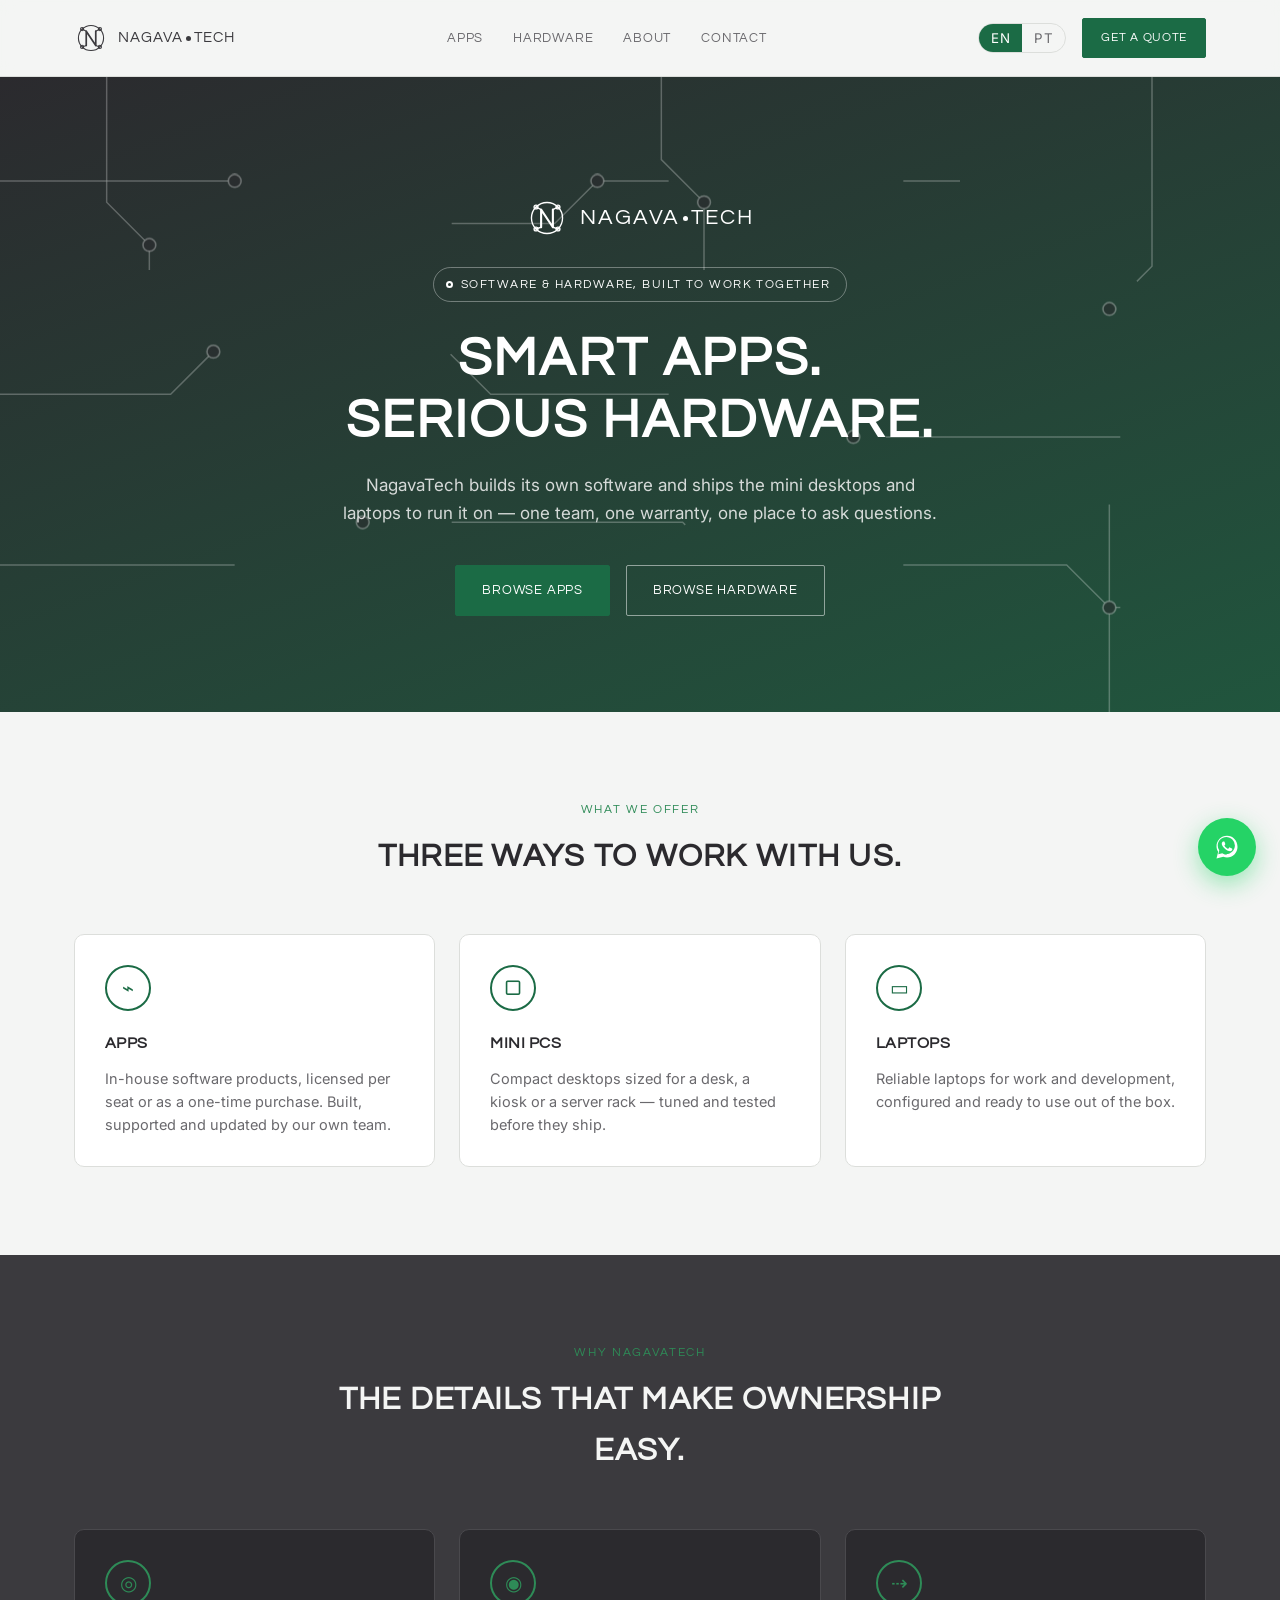
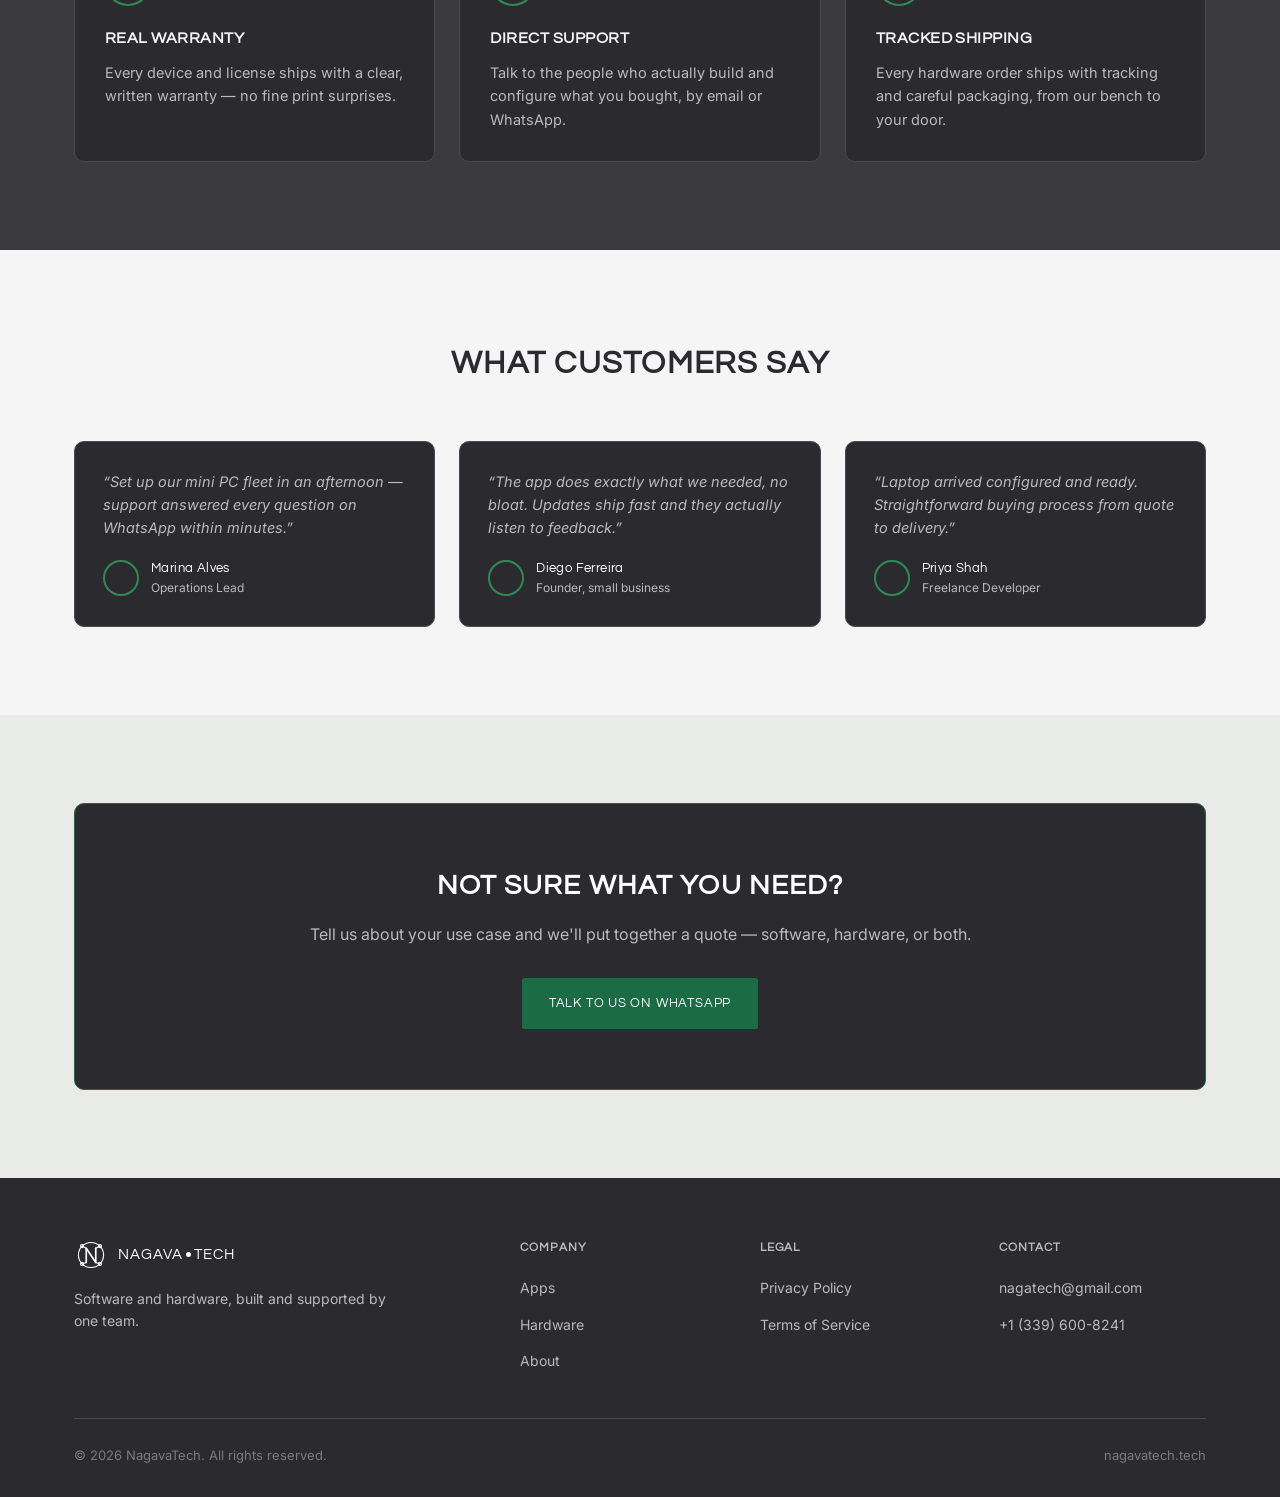
==== index.html @ da206694 "Initial NagavaTech site: static PCB-themed landing, catalog, i18n Full static site (no build step): " ====
<!DOCTYPE html>
<html lang="en">
<head>
<meta charset="UTF-8">
<meta name="viewport" content="width=device-width, initial-scale=1.0">
<title>NagavaTech — Apps &amp; Hardware</title>
<meta name="description" content="NagavaTech builds its own software and ships the mini desktops and laptops to run it on. Apps, mini PCs and laptops with real warranty and direct support.">
<link rel="canonical" href="https://nagavatech.tech/">
<meta property="og:type" content="website">
<meta property="og:site_name" content="NagavaTech">
<meta property="og:title" content="NagavaTech — Apps & Hardware">
<meta property="og:description" content="Smart apps and serious hardware, built and supported by one team.">
<meta property="og:url" content="https://nagavatech.tech/">
<meta property="og:image" content="https://nagavatech.tech/assets/img/og-image.svg">
<meta name="twitter:card" content="summary_large_image">
<link rel="icon" type="image/svg+xml" href="/assets/img/favicon.svg">
<link rel="preconnect" href="https://fonts.googleapis.com">
<link rel="preconnect" href="https://fonts.gstatic.com" crossorigin>
<link href="https://fonts.googleapis.com/css2?family=Questrial&family=Inter:wght@400;500;600;700&display=swap" rel="stylesheet">
<link rel="stylesheet" href="/css/style.css">
<script type="application/ld+json">
{
  "@context": "https://schema.org",
  "@type": "Organization",
  "name": "NagavaTech",
  "url": "https://nagavatech.tech",
  "logo": "https://nagavatech.tech/assets/img/logo.svg",
  "email": "nagatech@gmail.com",
  "sameAs": []
}
</script>
</head>
<body>

<header class="site-header">
  <div class="container">
    <a href="/" class="logo">
      <svg class="logo-mark" viewBox="0 0 100 100" fill="none" stroke="currentColor" stroke-linecap="round" stroke-linejoin="round" aria-hidden="true">
        <circle cx="50" cy="50" r="37" stroke-width="3.2"/>
        <circle cx="76.16" cy="23.84" r="4.6" stroke-width="3.2"/>
        <circle cx="76.16" cy="76.16" r="4.6" stroke-width="3.2"/>
        <circle cx="23.84" cy="76.16" r="4.6" stroke-width="3.2"/>
        <circle cx="23.84" cy="23.84" r="4.6" stroke-width="3.2"/>
        <path d="M36,72 L36,30 L64,72 L64,30" stroke-width="5"/>
        <path d="M36,30 L23.84,23.84 M64,30 L76.16,23.84 M36,72 L23.84,76.16 M64,72 L76.16,76.16" stroke-width="3.2"/>
      </svg>
      <span class="logo-text">NAGAVA<span class="logo-dot"></span>TECH</span>
    </a>
    <nav class="nav-links">
      <a href="/apps.html" data-i18n="nav.apps">Apps</a>
      <a href="/hardware.html" data-i18n="nav.hardware">Hardware</a>
      <a href="/about.html" data-i18n="nav.about">About</a>
      <a href="/contact.html" data-i18n="nav.contact">Contact</a>
    </nav>
    <div class="nav-actions">
      <div class="lang-toggle">
        <button type="button" data-lang="en" class="active">EN</button>
        <button type="button" data-lang="pt">PT</button>
      </div>
      <a href="/contact.html" class="btn btn-primary btn-sm" data-i18n="nav.cta">Get a quote</a>
      <button class="nav-toggle" type="button" aria-label="Menu">☰</button>
    </div>
  </div>
</header>

<main>

  <section class="hero">
    <svg class="circuit-bg" viewBox="0 0 1200 640" preserveAspectRatio="xMidYMid slice" aria-hidden="true">
      <g class="trace" stroke="rgba(244,245,244,0.5)">
        <path d="M0,120 H220 L260,160 H520 L560,120 H900" style="animation-delay:.1s"/>
        <path d="M0,320 H160 L200,280 H420 L460,320 H760 L800,360 H1200" style="animation-delay:.3s"/>
        <path d="M0,480 H300 L340,440 H640 L680,480 H1000 L1040,520 H1200" style="animation-delay:.5s"/>
        <path d="M100,0 V140 L140,180 V420" style="animation-delay:.2s"/>
        <path d="M1080,0 V200 L1040,240 V640" style="animation-delay:.4s"/>
        <path d="M620,0 V100 L660,140 V260" style="animation-delay:.6s"/>
      </g>
      <g class="node" fill="#2b2a2e">
        <circle cx="220" cy="120" r="6" style="animation-delay:.9s"/>
        <circle cx="560" cy="120" r="6" style="animation-delay:1.1s"/>
        <circle cx="200" cy="280" r="6" style="animation-delay:1.2s"/>
        <circle cx="800" cy="360" r="6" style="animation-delay:1.3s"/>
        <circle cx="340" cy="440" r="6" style="animation-delay:1.4s"/>
        <circle cx="1040" cy="520" r="6" style="animation-delay:1.5s"/>
        <circle cx="140" cy="180" r="6" style="animation-delay:1s"/>
        <circle cx="1040" cy="240" r="6" style="animation-delay:1.2s"/>
        <circle cx="660" cy="140" r="6" style="animation-delay:1.3s"/>
      </g>
    </svg>
    <div class="container hero-inner">
      <div class="hero-brand">
        <svg class="logo-mark" viewBox="0 0 100 100" fill="none" stroke="currentColor" stroke-linecap="round" stroke-linejoin="round" aria-hidden="true">
          <circle cx="50" cy="50" r="37" stroke-width="3.2"/>
          <circle cx="76.16" cy="23.84" r="4.6" stroke-width="3.2"/>
          <circle cx="76.16" cy="76.16" r="4.6" stroke-width="3.2"/>
          <circle cx="23.84" cy="76.16" r="4.6" stroke-width="3.2"/>
          <circle cx="23.84" cy="23.84" r="4.6" stroke-width="3.2"/>
          <path d="M36,72 L36,30 L64,72 L64,30" stroke-width="5"/>
          <path d="M36,30 L23.84,23.84 M64,30 L76.16,23.84 M36,72 L23.84,76.16 M64,72 L76.16,76.16" stroke-width="3.2"/>
        </svg>
        <span class="logo-text">NAGAVA<span class="logo-dot"></span>TECH</span>
      </div>
      <span class="eyebrow"><span class="node-dot"></span> <span data-i18n="home.eyebrow">Software &amp; Hardware, built to work together</span></span>
      <h1><span data-i18n="home.title.1">Smart apps.</span><br><span data-i18n="home.title.2">Serious hardware.</span></h1>
      <p class="lead" data-i18n="home.lead">NagavaTech builds its own software and ships the mini desktops and laptops to run it on — one team, one warranty, one place to ask questions.</p>
      <div class="hero-actions">
        <a href="/apps.html" class="btn btn-primary" data-i18n="home.cta.primary">Browse apps</a>
        <a href="/hardware.html" class="btn btn-outline" data-i18n="home.cta.secondary">Browse hardware</a>
      </div>
    </div>
  </section>

  <section class="on-light">
    <div class="container">
      <div class="section-head">
        <span class="eyebrow-sm" data-i18n="home.highlights.title">What we offer</span>
        <h2 data-i18n="home.highlights.subtitle">Three ways to work with us.</h2>
      </div>
      <div class="grid-3">
        <div class="card fade-up">
          <div class="icon">⌁</div>
          <h3 data-i18n="home.highlights.apps.title">Apps</h3>
          <p data-i18n="home.highlights.apps.desc">In-house software products, licensed per seat or as a one-time purchase. Built, supported and updated by our own team.</p>
        </div>
        <div class="card fade-up">
          <div class="icon">▢</div>
          <h3 data-i18n="home.highlights.minipc.title">Mini PCs</h3>
          <p data-i18n="home.highlights.minipc.desc">Compact desktops sized for a desk, a kiosk or a server rack — tuned and tested before they ship.</p>
        </div>
        <div class="card fade-up">
          <div class="icon">▭</div>
          <h3 data-i18n="home.highlights.laptop.title">Laptops</h3>
          <p data-i18n="home.highlights.laptop.desc">Reliable laptops for work and development, configured and ready to use out of the box.</p>
        </div>
      </div>
    </div>
  </section>

  <section class="on-dark">
    <div class="container">
      <div class="section-head">
        <span class="eyebrow-sm" data-i18n="home.diffs.title">Why NagavaTech</span>
        <h2 data-i18n="home.diffs.subtitle">The details that make ownership easy.</h2>
      </div>
      <div class="grid-3">
        <div class="card fade-up">
          <div class="icon">◎</div>
          <h3 data-i18n="home.diffs.warranty.title">Real warranty</h3>
          <p data-i18n="home.diffs.warranty.desc">Every device and license ships with a clear, written warranty — no fine print surprises.</p>
        </div>
        <div class="card fade-up">
          <div class="icon">◉</div>
          <h3 data-i18n="home.diffs.support.title">Direct support</h3>
          <p data-i18n="home.diffs.support.desc">Talk to the people who actually build and configure what you bought, by email or WhatsApp.</p>
        </div>
        <div class="card fade-up">
          <div class="icon">⇢</div>
          <h3 data-i18n="home.diffs.shipping.title">Tracked shipping</h3>
          <p data-i18n="home.diffs.shipping.desc">Every hardware order ships with tracking and careful packaging, from our bench to your door.</p>
        </div>
      </div>
    </div>
  </section>

  <section class="on-light">
    <div class="container">
      <div class="section-head">
        <h2 data-i18n="home.testimonials.title">What customers say</h2>
      </div>
      <div class="grid-3">
        <div class="testimonial fade-up">
          <p data-i18n="home.testimonials.t1">"Set up our mini PC fleet in an afternoon — support answered every question on WhatsApp within minutes."</p>
          <div class="who">
            <span class="avatar"></span>
            <div>
              <div class="name" data-i18n="home.testimonials.n1">Marina Alves</div>
              <div class="role" data-i18n="home.testimonials.r1">Operations Lead</div>
            </div>
          </div>
        </div>
        <div class="testimonial fade-up">
          <p data-i18n="home.testimonials.t2">"The app does exactly what we needed, no bloat. Updates ship fast and they actually listen to feedback."</p>
          <div class="who">
            <span class="avatar"></span>
            <div>
              <div class="name" data-i18n="home.testimonials.n2">Diego Ferreira</div>
              <div class="role" data-i18n="home.testimonials.r2">Founder, small business</div>
            </div>
          </div>
        </div>
        <div class="testimonial fade-up">
          <p data-i18n="home.testimonials.t3">"Laptop arrived configured and ready. Straightforward buying process from quote to delivery."</p>
          <div class="who">
            <span class="avatar"></span>
            <div>
              <div class="name" data-i18n="home.testimonials.n3">Priya Shah</div>
              <div class="role" data-i18n="home.testimonials.r3">Freelance Developer</div>
            </div>
          </div>
        </div>
      </div>
    </div>
  </section>

  <section class="on-light-alt">
    <div class="container">
      <div class="cta-band">
        <h2 data-i18n="home.cta.band.title">Not sure what you need?</h2>
        <p data-i18n="home.cta.band.desc">Tell us about your use case and we'll put together a quote — software, hardware, or both.</p>
        <a href="https://wa.me/13396008241" class="btn btn-primary" data-i18n="home.cta.band.button" target="_blank" rel="noopener">Talk to us on WhatsApp</a>
      </div>
    </div>
  </section>

</main>

<footer class="site-footer">
  <div class="container">
    <div class="footer-grid">
      <div class="footer-brand">
        <a href="/" class="logo">
          <svg class="logo-mark" viewBox="0 0 100 100" fill="none" stroke="currentColor" stroke-linecap="round" stroke-linejoin="round" aria-hidden="true">
            <circle cx="50" cy="50" r="37" stroke-width="3.2"/>
            <circle cx="76.16" cy="23.84" r="4.6" stroke-width="3.2"/>
            <circle cx="76.16" cy="76.16" r="4.6" stroke-width="3.2"/>
            <circle cx="23.84" cy="76.16" r="4.6" stroke-width="3.2"/>
            <circle cx="23.84" cy="23.84" r="4.6" stroke-width="3.2"/>
            <path d="M36,72 L36,30 L64,72 L64,30" stroke-width="5"/>
            <path d="M36,30 L23.84,23.84 M64,30 L76.16,23.84 M36,72 L23.84,76.16 M64,72 L76.16,76.16" stroke-width="3.2"/>
          </svg>
          <span class="logo-text">NAGAVA<span class="logo-dot"></span>TECH</span>
        </a>
        <p data-i18n="footer.tagline">Software and hardware, built and supported by one team.</p>
      </div>
      <div>
        <h4 data-i18n="footer.company">Company</h4>
        <ul>
          <li><a href="/apps.html" data-i18n="nav.apps">Apps</a></li>
          <li><a href="/hardware.html" data-i18n="nav.hardware">Hardware</a></li>
          <li><a href="/about.html" data-i18n="nav.about">About</a></li>
        </ul>
      </div>
      <div>
        <h4 data-i18n="footer.legal">Legal</h4>
        <ul>
          <li><a href="/privacy.html" data-i18n="privacy.title">Privacy Policy</a></li>
          <li><a href="/terms.html" data-i18n="terms.title">Terms of Service</a></li>
        </ul>
      </div>
      <div>
        <h4 data-i18n="footer.contact">Contact</h4>
        <ul>
          <li><a href="mailto:nagatech@gmail.com">nagatech@gmail.com</a></li>
          <li><a href="https://wa.me/13396008241" target="_blank" rel="noopener">+1 (339) 600-8241</a></li>
        </ul>
      </div>
    </div>
    <div class="footer-bottom">
      <span>© <span data-year>2026</span> NagavaTech. <span data-i18n="footer.rights">All rights reserved.</span></span>
      <span>nagavatech.tech</span>
    </div>
  </div>
</footer>

<a class="wa-float" data-wa-float href="https://wa.me/13396008241" target="_blank" rel="noopener" aria-label="WhatsApp">
  <svg viewBox="0 0 32 32" fill="#fff"><path d="M16.01 3C9.38 3 4 8.38 4 15.01c0 2.38.7 4.59 1.9 6.45L4 29l7.73-1.86a11.9 11.9 0 0 0 4.28.8h.01c6.63 0 12-5.38 12-12.01C28 8.38 22.64 3 16.01 3zm0 21.8h-.01a9.8 9.8 0 0 1-4.99-1.37l-.36-.21-4.59 1.1 1.12-4.47-.24-.37a9.78 9.78 0 0 1-1.52-5.25c0-5.41 4.4-9.8 9.8-9.8 2.62 0 5.08 1.02 6.93 2.87a9.73 9.73 0 0 1 2.87 6.93c0 5.4-4.4 9.8-9.81 9.8zm5.38-7.34c-.29-.15-1.74-.86-2.01-.96-.27-.1-.47-.15-.67.15-.2.29-.77.96-.94 1.16-.17.2-.35.22-.64.07-.29-.15-1.23-.45-2.34-1.44-.86-.77-1.45-1.72-1.62-2.01-.17-.29-.02-.45.13-.6.13-.13.29-.35.44-.52.15-.17.2-.29.29-.49.1-.2.05-.37-.02-.52-.07-.15-.67-1.6-.91-2.2-.24-.58-.48-.5-.67-.51-.17-.01-.37-.01-.57-.01-.2 0-.52.07-.79.37-.27.29-1.04 1.02-1.04 2.47 0 1.46 1.07 2.87 1.22 3.07.15.2 2.1 3.2 5.08 4.49.71.31 1.26.49 1.69.63.71.23 1.36.2 1.87.12.57-.09 1.74-.71 1.99-1.4.24-.69.24-1.28.17-1.4-.07-.12-.26-.2-.55-.35z"/></svg>
</a>

<script src="/js/i18n.js"></script>
<script src="/js/main.js"></script>
</body>
</html>
---- css/style.css ----
/* NagavaTech — PCB / circuit-board identity. Plain CSS, no build step. */

:root {
  --charcoal: #3b3a3e;
  --near-black: #2b2a2e;
  --pcb-green: #1b6b45;
  --pcb-green-light: #2e8b57;
  --white: #ffffff;
  --bg-light: #f4f5f4;
  --bg-light-alt: #e9ebe9;

  --text-on-light: var(--near-black);
  --text-on-light-dim: #6a696d;
  --text-on-dark: #f4f5f4;
  --text-on-dark-dim: #b9bcba;

  --border-light: #dcdedb;
  --border-dark: #4a494d;

  --radius: 4px;
  --radius-lg: 10px;
  --max-w: 1180px;

  --font-head: "Questrial", "Josefin Sans", "Inter", sans-serif;
  --font-body: "Inter", -apple-system, BlinkMacSystemFont, "Segoe UI", sans-serif;
}

* { box-sizing: border-box; }
html { scroll-behavior: smooth; }

body {
  margin: 0;
  background: var(--bg-light);
  color: var(--text-on-light);
  font-family: var(--font-body);
  line-height: 1.6;
  -webkit-font-smoothing: antialiased;
}

img { max-width: 100%; display: block; }
a { color: inherit; text-decoration: none; }

h1, h2, h3, h4 {
  font-family: var(--font-head);
  text-transform: uppercase;
  letter-spacing: 0.04em;
  margin: 0;
}

.container {
  max-width: var(--max-w);
  margin: 0 auto;
  padding: 0 24px;
}

/* ---------- Circuit motif helpers ---------- */
.node-dot {
  display: inline-block;
  width: 7px;
  height: 7px;
  border-radius: 50%;
  border: 2px solid currentColor;
  background: transparent;
  flex-shrink: 0;
}

.circuit-rule {
  display: block;
  width: 100%;
  height: 28px;
}

.circuit-divider {
  position: relative;
  height: 1px;
  background: var(--border-light);
  margin: 0 auto;
}
section.on-dark .circuit-divider { background: var(--border-dark); }

/* trace-style list bullets */
.trace-list { list-style: none; margin: 0; padding: 0; display: flex; flex-direction: column; gap: 10px; }
.trace-list li {
  position: relative;
  padding-left: 26px;
  font-size: 14px;
}
.trace-list li::before {
  content: "";
  position: absolute;
  left: 0;
  top: 7px;
  width: 9px;
  height: 9px;
  border-radius: 50%;
  border: 2px solid var(--pcb-green);
}
.trace-list li::after {
  content: "";
  position: absolute;
  left: 9px;
  top: 11px;
  width: 11px;
  height: 1px;
  background: var(--pcb-green);
}

/* ---------- Header ---------- */
.site-header {
  position: sticky;
  top: 0;
  z-index: 50;
  background: rgba(244, 245, 244, 0.92);
  backdrop-filter: blur(8px);
  border-bottom: 1px solid var(--border-light);
}

.site-header .container {
  display: flex;
  align-items: center;
  justify-content: space-between;
  height: 76px;
}

.logo { display: flex; align-items: center; gap: 10px; color: var(--charcoal); }
.logo .logo-mark { height: 34px; width: 34px; flex-shrink: 0; }
.logo-text {
  display: inline-flex;
  align-items: center;
  gap: 3px;
  font-family: var(--font-head);
  font-size: 15px;
  letter-spacing: 0.07em;
  white-space: nowrap;
}
.logo-dot { width: 5px; height: 5px; border-radius: 50%; background: currentColor; display: inline-block; }

.site-footer .logo,
.hero-brand { color: var(--white); }
.hero-brand {
  display: flex;
  align-items: center;
  justify-content: center;
  gap: 12px;
  margin-bottom: 28px;
}
.hero-brand .logo-mark { height: 42px; width: 42px; }
.hero-brand .logo-text { font-size: 22px; letter-spacing: 0.09em; }

.nav-links { display: flex; align-items: center; gap: 30px; }
.nav-links a {
  color: var(--text-on-light-dim);
  font-family: var(--font-head);
  font-size: 13px;
  letter-spacing: 0.06em;
  text-transform: uppercase;
  transition: color 0.15s;
}
.nav-links a:hover, .nav-links a.active { color: var(--pcb-green); }

.nav-actions { display: flex; align-items: center; gap: 16px; }

.lang-toggle {
  display: flex;
  border: 1px solid var(--border-light);
  border-radius: 999px;
  overflow: hidden;
  font-size: 11.5px;
  font-weight: 700;
}
.lang-toggle button {
  background: transparent;
  border: none;
  color: var(--text-on-light-dim);
  padding: 6px 12px;
  cursor: pointer;
  font-family: var(--font-body);
  letter-spacing: 0.04em;
}
.lang-toggle button.active { background: var(--pcb-green); color: var(--white); }

.nav-toggle {
  display: none;
  background: none;
  border: 1px solid var(--border-light);
  border-radius: 6px;
  color: var(--charcoal);
  padding: 8px 10px;
  cursor: pointer;
}

/* ---------- Buttons ---------- */
.btn {
  display: inline-flex;
  align-items: center;
  justify-content: center;
  gap: 9px;
  padding: 14px 26px;
  border-radius: 2px;
  font-family: var(--font-head);
  font-size: 13px;
  letter-spacing: 0.06em;
  text-transform: uppercase;
  border: 1px solid transparent;
  cursor: pointer;
  transition: transform 0.15s, box-shadow 0.15s, background 0.15s, color 0.15s, border-color 0.15s;
}
.btn:active { transform: scale(0.97); }

.btn-primary {
  background: var(--pcb-green);
  color: var(--white);
  border-color: var(--pcb-green);
}
.btn-primary:hover { background: var(--pcb-green-light); box-shadow: 0 0 0 4px rgba(46, 139, 87, 0.18); }

.btn-outline {
  background: transparent;
  color: inherit;
  border-color: currentColor;
}
.btn-outline:hover { color: var(--pcb-green); border-color: var(--pcb-green); }

.btn-sm { padding: 10px 18px; font-size: 11.5px; }
.btn-block { width: 100%; }

/* ---------- Hero ---------- */
.hero {
  position: relative;
  overflow: hidden;
  padding: 120px 0 96px;
  text-align: center;
  background: linear-gradient(160deg, var(--near-black) 0%, var(--pcb-green) 150%);
  color: var(--white);
}

.hero .circuit-bg {
  position: absolute;
  inset: 0;
  width: 100%;
  height: 100%;
  opacity: 0.55;
  z-index: 0;
}

.hero .hero-inner { position: relative; z-index: 1; }

.hero .eyebrow {
  display: inline-flex;
  align-items: center;
  gap: 8px;
  font-family: var(--font-head);
  font-size: 12px;
  letter-spacing: 0.12em;
  text-transform: uppercase;
  color: var(--white);
  border: 1px solid rgba(255, 255, 255, 0.35);
  border-radius: 999px;
  padding: 7px 16px 7px 12px;
  margin-bottom: 26px;
}

.hero h1 {
  font-size: clamp(32px, 5vw, 54px);
  line-height: 1.15;
  margin: 0 0 20px;
}

.hero p.lead {
  color: rgba(244, 245, 244, 0.85);
  font-family: var(--font-body);
  text-transform: none;
  letter-spacing: normal;
  font-size: 17px;
  max-width: 600px;
  margin: 0 auto 38px;
}

.hero-actions { display: flex; gap: 16px; justify-content: center; flex-wrap: wrap; }
.hero .btn-outline { border-color: rgba(255, 255, 255, 0.5); color: var(--white); }
.hero .btn-outline:hover { border-color: var(--white); background: rgba(255, 255, 255, 0.08); }

/* ---------- Sections ---------- */
section { padding: 88px 0; }
section.on-light { background: var(--bg-light); color: var(--text-on-light); }
section.on-light-alt { background: var(--bg-light-alt); color: var(--text-on-light); }
section.on-dark { background: var(--charcoal); color: var(--text-on-dark); }

.section-head { text-align: center; max-width: 620px; margin: 0 auto 52px; }
.section-head .eyebrow-sm {
  display: block;
  font-family: var(--font-head);
  font-size: 12px;
  letter-spacing: 0.14em;
  text-transform: uppercase;
  color: var(--pcb-green-light);
  margin-bottom: 12px;
}
.section-head h2 { font-size: clamp(22px, 3.2vw, 32px); margin: 0 0 14px; }
.section-head p {
  font-family: var(--font-body);
  text-transform: none;
  letter-spacing: normal;
  color: var(--text-on-light-dim);
  margin: 0;
}
section.on-dark .section-head p { color: var(--text-on-dark-dim); }

/* ---------- Grids / Cards ---------- */
.grid-3 { display: grid; grid-template-columns: repeat(3, 1fr); gap: 24px; }
.grid-2 { display: grid; grid-template-columns: repeat(2, 1fr); gap: 24px; }

.card {
  background: var(--white);
  border: 1px solid var(--border-light);
  border-radius: var(--radius-lg);
  padding: 30px;
  transition: border-color 0.15s, box-shadow 0.15s, transform 0.15s;
}
.card:hover {
  border-color: var(--pcb-green-light);
  box-shadow: 0 0 0 1px var(--pcb-green-light), 0 10px 28px rgba(27, 107, 69, 0.14);
  transform: translateY(-3px);
}

section.on-dark .card {
  background: var(--near-black);
  border-color: var(--border-dark);
}
section.on-dark .card:hover {
  box-shadow: 0 0 0 1px var(--pcb-green-light), 0 10px 28px rgba(46, 139, 87, 0.22);
}

.card .icon {
  width: 46px;
  height: 46px;
  border-radius: 50%;
  border: 2px solid var(--pcb-green);
  color: var(--pcb-green);
  display: flex;
  align-items: center;
  justify-content: center;
  margin-bottom: 20px;
  font-size: 20px;
}
section.on-dark .card .icon { color: var(--pcb-green-light); border-color: var(--pcb-green-light); }

.card h3 {
  margin: 0 0 10px;
  font-size: 16px;
  letter-spacing: 0.03em;
}
.card p {
  margin: 0;
  font-family: var(--font-body);
  text-transform: none;
  letter-spacing: normal;
  color: var(--text-on-light-dim);
  font-size: 14.5px;
}
section.on-dark .card p { color: var(--text-on-dark-dim); }

/* ---------- Product cards ---------- */
.catalog-toolbar {
  display: flex;
  gap: 14px;
  flex-wrap: wrap;
  align-items: center;
  justify-content: space-between;
  margin-bottom: 40px;
}
.catalog-filters { display: flex; gap: 8px; flex-wrap: wrap; }

.chip {
  border: 1px solid var(--border-light);
  background: var(--white);
  color: var(--text-on-light-dim);
  padding: 8px 16px;
  border-radius: 999px;
  font-family: var(--font-head);
  font-size: 12px;
  letter-spacing: 0.05em;
  text-transform: uppercase;
  cursor: pointer;
}
.chip.active { border-color: var(--pcb-green); color: var(--pcb-green); background: rgba(27, 107, 69, 0.07); }

.search-box { position: relative; min-width: 240px; }
.search-box input {
  width: 100%;
  background: var(--white);
  border: 1px solid var(--border-light);
  border-radius: 999px;
  padding: 10px 16px 10px 38px;
  color: var(--text-on-light);
  font-family: var(--font-body);
  font-size: 14px;
}
.search-box input:focus { outline: none; border-color: var(--pcb-green); }
.search-box::before {
  content: "";
  position: absolute;
  left: 15px;
  top: 50%;
  transform: translateY(-50%);
  width: 8px;
  height: 8px;
  border-radius: 50%;
  border: 2px solid var(--text-on-light-dim);
}

.product-grid { display: grid; grid-template-columns: repeat(3, 1fr); gap: 24px; }

.product-card {
  background: var(--white);
  border: 1px solid var(--border-light);
  border-radius: var(--radius-lg);
  overflow: hidden;
  display: flex;
  flex-direction: column;
  transition: border-color 0.15s, box-shadow 0.15s;
}
.product-card:hover {
  border-color: var(--pcb-green-light);
  box-shadow: 0 0 0 1px var(--pcb-green-light), 0 10px 28px rgba(27, 107, 69, 0.14);
}

.product-card .thumb {
  aspect-ratio: 16/10;
  background: var(--bg-light);
  display: flex;
  align-items: center;
  justify-content: center;
  padding: 24px;
  border-bottom: 1px solid var(--border-light);
}
.product-card .thumb img { max-height: 100%; }

.product-card .body { padding: 22px; display: flex; flex-direction: column; gap: 10px; flex: 1; }
.product-card .cat-tag {
  align-self: flex-start;
  font-family: var(--font-head);
  font-size: 10.5px;
  letter-spacing: 0.08em;
  text-transform: uppercase;
  color: var(--pcb-green);
}
.product-card h3 { margin: 0; font-size: 16px; }
.product-card .desc {
  font-family: var(--font-body);
  text-transform: none;
  letter-spacing: normal;
  color: var(--text-on-light-dim);
  font-size: 13.5px;
  margin: 0;
  flex: 1;
}
.product-card .specs.trace-list { margin-top: 2px; }
.product-card .specs.trace-list li { font-size: 12.5px; color: var(--text-on-light-dim); }

.product-card .price-row { display: flex; align-items: center; justify-content: space-between; margin-top: 6px; }
.product-card .price { font-family: var(--font-head); font-size: 19px; color: var(--near-black); }
.product-card .price small {
  display: block;
  font-family: var(--font-body);
  text-transform: none;
  letter-spacing: normal;
  font-size: 11px;
  color: var(--text-on-light-dim);
  font-weight: 400;
}
.product-card .actions { display: flex; gap: 8px; }
.product-card .actions .btn { flex: 1; }

.empty-state {
  text-align: center;
  color: var(--text-on-light-dim);
  padding: 64px 20px;
  border: 1px dashed var(--border-light);
  border-radius: var(--radius-lg);
  font-family: var(--font-body);
}

/* ---------- Testimonials ---------- */
.testimonial {
  background: var(--near-black);
  border: 1px solid var(--border-dark);
  border-radius: var(--radius-lg);
  padding: 28px;
}
.testimonial p {
  font-family: var(--font-body);
  text-transform: none;
  letter-spacing: normal;
  font-style: italic;
  color: var(--text-on-dark-dim);
  margin: 0 0 18px;
  font-size: 14.5px;
}
.testimonial .who { display: flex; align-items: center; gap: 12px; }
.testimonial .avatar {
  width: 36px; height: 36px; border-radius: 50%;
  border: 2px solid var(--pcb-green-light);
  flex-shrink: 0;
}
.testimonial .name { font-family: var(--font-head); font-weight: 400; font-size: 13px; letter-spacing: 0.03em; color: var(--white); }
.testimonial .role { font-family: var(--font-body); font-size: 12px; color: var(--text-on-dark-dim); }

/* ---------- CTA band ---------- */
.cta-band {
  text-align: center;
  border: 1px solid var(--pcb-green);
  border-radius: var(--radius-lg);
  padding: 60px 24px;
  background: var(--near-black);
  color: var(--white);
  position: relative;
  overflow: hidden;
}
.cta-band h2 { margin: 0 0 14px; font-size: clamp(20px, 3vw, 28px); }
.cta-band p {
  font-family: var(--font-body);
  text-transform: none;
  letter-spacing: normal;
  color: var(--text-on-dark-dim);
  margin: 0 0 30px;
}

/* ---------- Footer ---------- */
.site-footer { background: var(--near-black); color: var(--text-on-dark); padding: 60px 0 32px; }
.footer-grid { display: grid; grid-template-columns: 2fr 1fr 1fr 1fr; gap: 32px; margin-bottom: 44px; }
.footer-grid h4 {
  font-size: 12px;
  letter-spacing: 0.08em;
  color: var(--text-on-dark-dim);
  margin: 0 0 18px;
}
.footer-grid ul { list-style: none; margin: 0; padding: 0; display: flex; flex-direction: column; gap: 11px; }
.footer-grid ul a {
  font-family: var(--font-body);
  color: var(--text-on-dark-dim);
  text-transform: none;
  letter-spacing: normal;
  font-size: 14px;
}
.footer-grid ul a:hover { color: var(--pcb-green-light); }
.footer-brand .logo { margin-bottom: 16px; }
.footer-brand p {
  font-family: var(--font-body);
  text-transform: none;
  letter-spacing: normal;
  color: var(--text-on-dark-dim);
  font-size: 14px;
  max-width: 320px;
}
.footer-bottom {
  border-top: 1px solid var(--border-dark);
  padding-top: 26px;
  display: flex;
  justify-content: space-between;
  flex-wrap: wrap;
  gap: 12px;
  color: #7c7a7f;
  font-family: var(--font-body);
  font-size: 13px;
}

/* ---------- Pages: generic content ---------- */
.page-header {
  padding: 72px 0 48px;
  text-align: center;
  background: var(--near-black);
  color: var(--white);
  border-bottom: 3px solid var(--pcb-green);
}
.page-header h1 { font-size: clamp(26px, 4vw, 38px); margin: 0 0 14px; }
.page-header p {
  font-family: var(--font-body);
  text-transform: none;
  letter-spacing: normal;
  color: var(--text-on-dark-dim);
  max-width: 560px;
  margin: 0 auto;
}

.prose { max-width: 760px; margin: 0 auto; }
.prose h2 { margin-top: 44px; font-size: 19px; }
.prose p, .prose li {
  font-family: var(--font-body);
  text-transform: none;
  letter-spacing: normal;
  color: var(--text-on-light-dim);
  font-size: 15px;
}
.prose a { color: var(--pcb-green); text-decoration: underline; }

/* ---------- About ---------- */
.about-grid { display: grid; grid-template-columns: 1fr 1fr; gap: 52px; align-items: center; }
.about-grid .logo-mark-lg { width: 180px; height: 180px; color: var(--pcb-green); margin: 0 auto; }
.stat-row { display: flex; gap: 36px; margin-top: 30px; flex-wrap: wrap; }
.stat b { display: block; font-family: var(--font-head); font-size: 28px; color: var(--pcb-green); }
.stat span {
  font-family: var(--font-body);
  text-transform: none;
  letter-spacing: normal;
  font-size: 12.5px;
  color: var(--text-on-light-dim);
}

/* ---------- Contact ---------- */
.contact-grid { display: grid; grid-template-columns: 1.1fr 0.9fr; gap: 52px; }
.form-field { margin-bottom: 18px; }
.form-field label {
  display: block;
  font-family: var(--font-head);
  font-size: 12px;
  letter-spacing: 0.05em;
  text-transform: uppercase;
  margin-bottom: 8px;
  color: var(--text-on-light-dim);
}
.form-field input,
.form-field textarea {
  width: 100%;
  background: var(--white);
  border: 1px solid var(--border-light);
  border-radius: var(--radius);
  padding: 12px 14px;
  color: var(--text-on-light);
  font-family: var(--font-body);
  font-size: 14.5px;
  resize: vertical;
}
.form-field input:focus, .form-field textarea:focus { outline: none; border-color: var(--pcb-green); }
.form-note { font-family: var(--font-body); font-size: 12.5px; color: var(--text-on-light-dim); margin-top: 10px; }
.form-status { font-family: var(--font-body); font-size: 14px; margin-top: 14px; display: none; }
.form-status.ok { color: var(--pcb-green); display: block; }
.form-status.err { color: #b4453c; display: block; }
.honeypot-field { position: absolute; left: -9999px; opacity: 0; height: 0; }

.contact-info .card { margin-bottom: 16px; }
.contact-info .card .contact-row { display: flex; align-items: center; gap: 10px; }
.contact-info .card a { color: var(--pcb-green); font-weight: 600; font-family: var(--font-body); }

/* ---------- WhatsApp float ---------- */
.wa-float {
  position: fixed;
  bottom: 24px;
  right: 24px;
  z-index: 60;
  width: 58px;
  height: 58px;
  border-radius: 50%;
  background: #25d366;
  display: flex;
  align-items: center;
  justify-content: center;
  box-shadow: 0 8px 24px rgba(37, 211, 102, 0.45);
  transition: transform 0.15s;
}
.wa-float:hover { transform: scale(1.08); }
.wa-float svg { width: 28px; height: 28px; }

/* ---------- 404 ---------- */
.error-page {
  min-height: 70vh;
  display: flex;
  flex-direction: column;
  align-items: center;
  justify-content: center;
  text-align: center;
  padding: 40px 24px;
  background: var(--near-black);
  color: var(--white);
}
.error-page .logo-mark { width: 64px; height: 64px; color: var(--pcb-green-light); margin-bottom: 20px; }
.error-page .code {
  font-family: var(--font-head);
  font-size: clamp(64px, 12vw, 120px);
  color: var(--pcb-green-light);
  line-height: 1;
}
.error-page p { color: var(--text-on-dark-dim); font-family: var(--font-body); text-transform: none; letter-spacing: normal; }

/* ---------- Circuit hero animation ---------- */
.circuit-bg .trace {
  fill: none;
  stroke: rgba(244, 245, 244, 0.5);
  stroke-width: 1.4;
  stroke-dasharray: 220;
  stroke-dashoffset: 220;
  animation: traceOn 2.6s ease forwards;
}
.circuit-bg .node {
  fill: var(--near-black);
  stroke: rgba(244, 245, 244, 0.65);
  stroke-width: 1.4;
  opacity: 0;
  animation: nodeOn 0.4s ease forwards;
}

@keyframes traceOn { to { stroke-dashoffset: 0; } }
@keyframes nodeOn { to { opacity: 1; } }

@media (prefers-reduced-motion: reduce) {
  .circuit-bg .trace { stroke-dashoffset: 0; animation: none; }
  .circuit-bg .node { opacity: 1; animation: none; }
  html { scroll-behavior: auto; }
}

/* ---------- Animations ---------- */
.fade-up { animation: fadeUp 0.6s ease both; }
@keyframes fadeUp {
  from { opacity: 0; transform: translateY(14px); }
  to { opacity: 1; transform: translateY(0); }
}

/* ---------- Responsive ---------- */
@media (max-width: 900px) {
  .grid-3, .product-grid { grid-template-columns: repeat(2, 1fr); }
  .footer-grid { grid-template-columns: 1fr 1fr; }
  .about-grid, .contact-grid { grid-template-columns: 1fr; }
}

@media (max-width: 680px) {
  .nav-links { display: none; }
  .nav-toggle { display: inline-flex; align-items: center; justify-content: center; }
  .grid-3, .grid-2, .product-grid { grid-template-columns: 1fr; }
  .footer-grid { grid-template-columns: 1fr; }
  .hero { padding: 72px 0 56px; }
  section { padding: 60px 0; }

  .site-header.nav-open .nav-links {
    display: flex;
    position: absolute;
    top: 76px;
    left: 0;
    right: 0;
    background: var(--bg-light);
    border-bottom: 1px solid var(--border-light);
    flex-direction: column;
    padding: 20px 24px 28px;
    gap: 18px;
  }
}
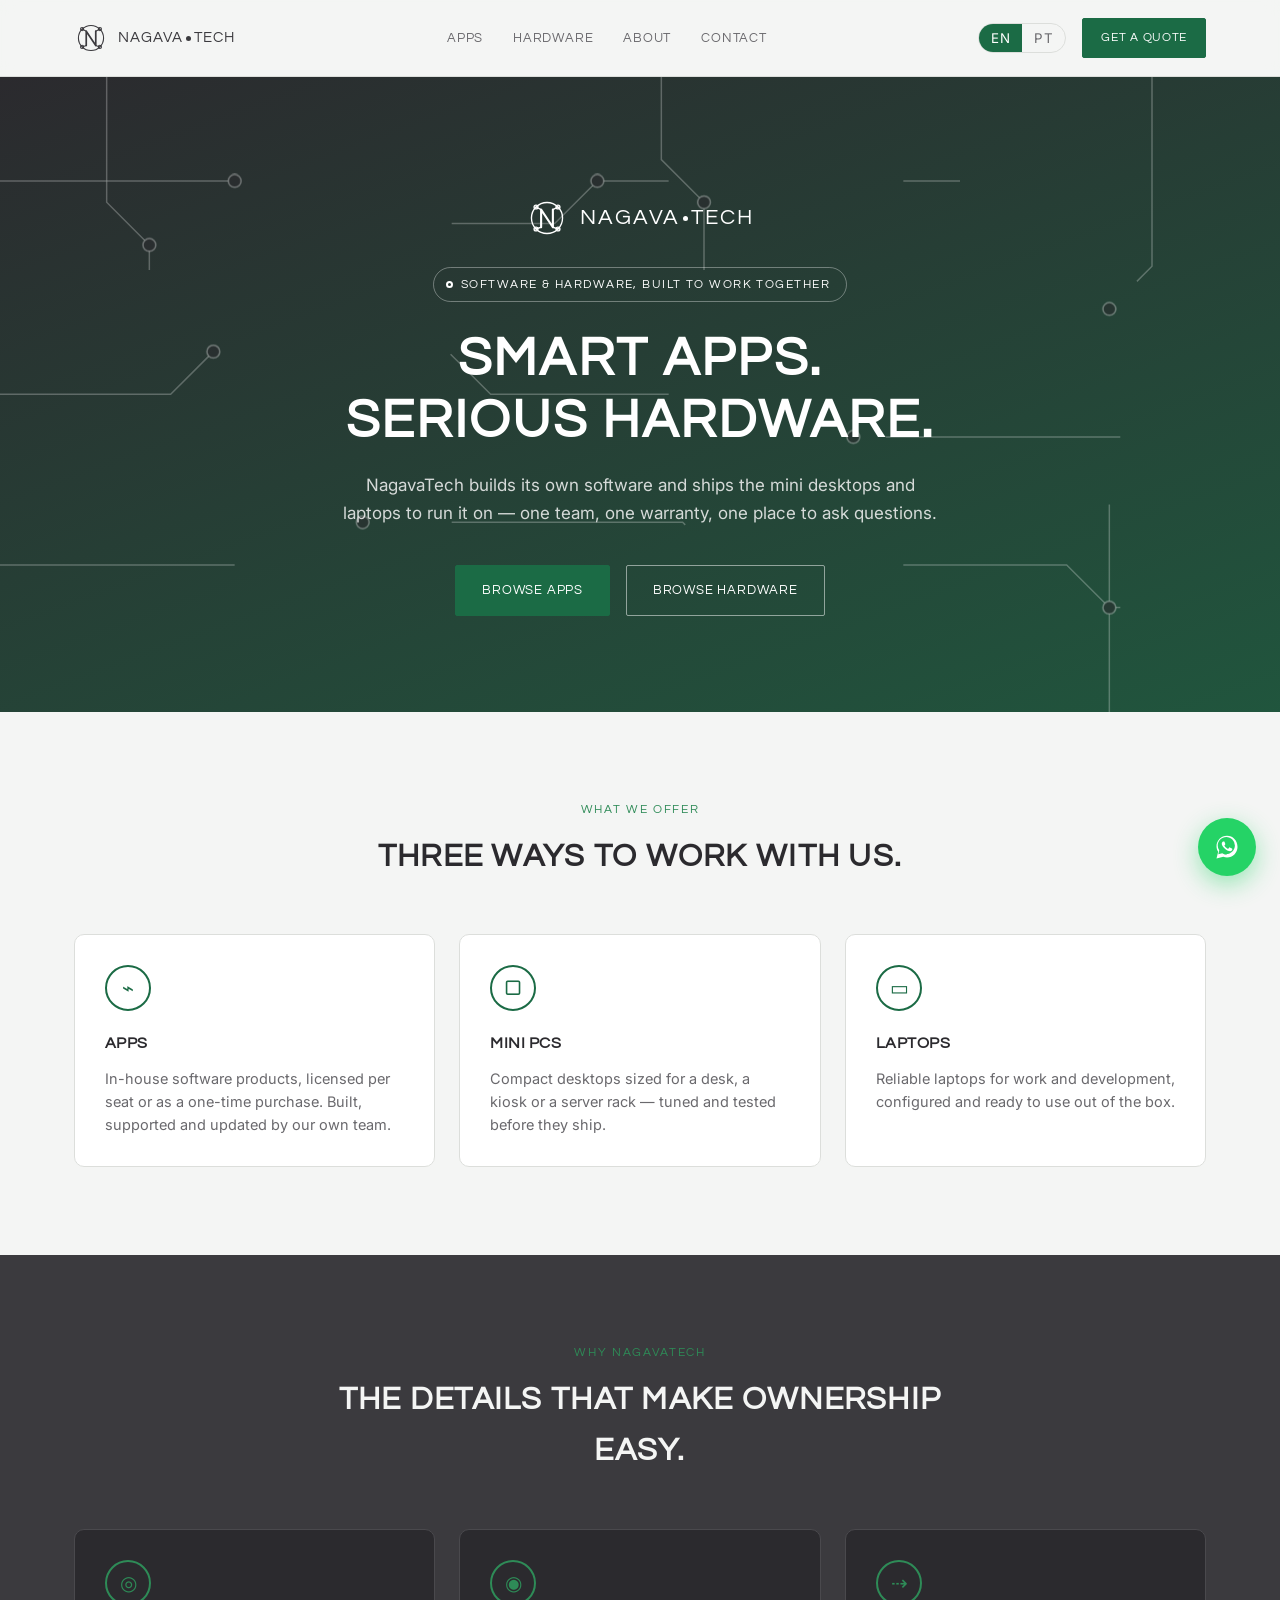
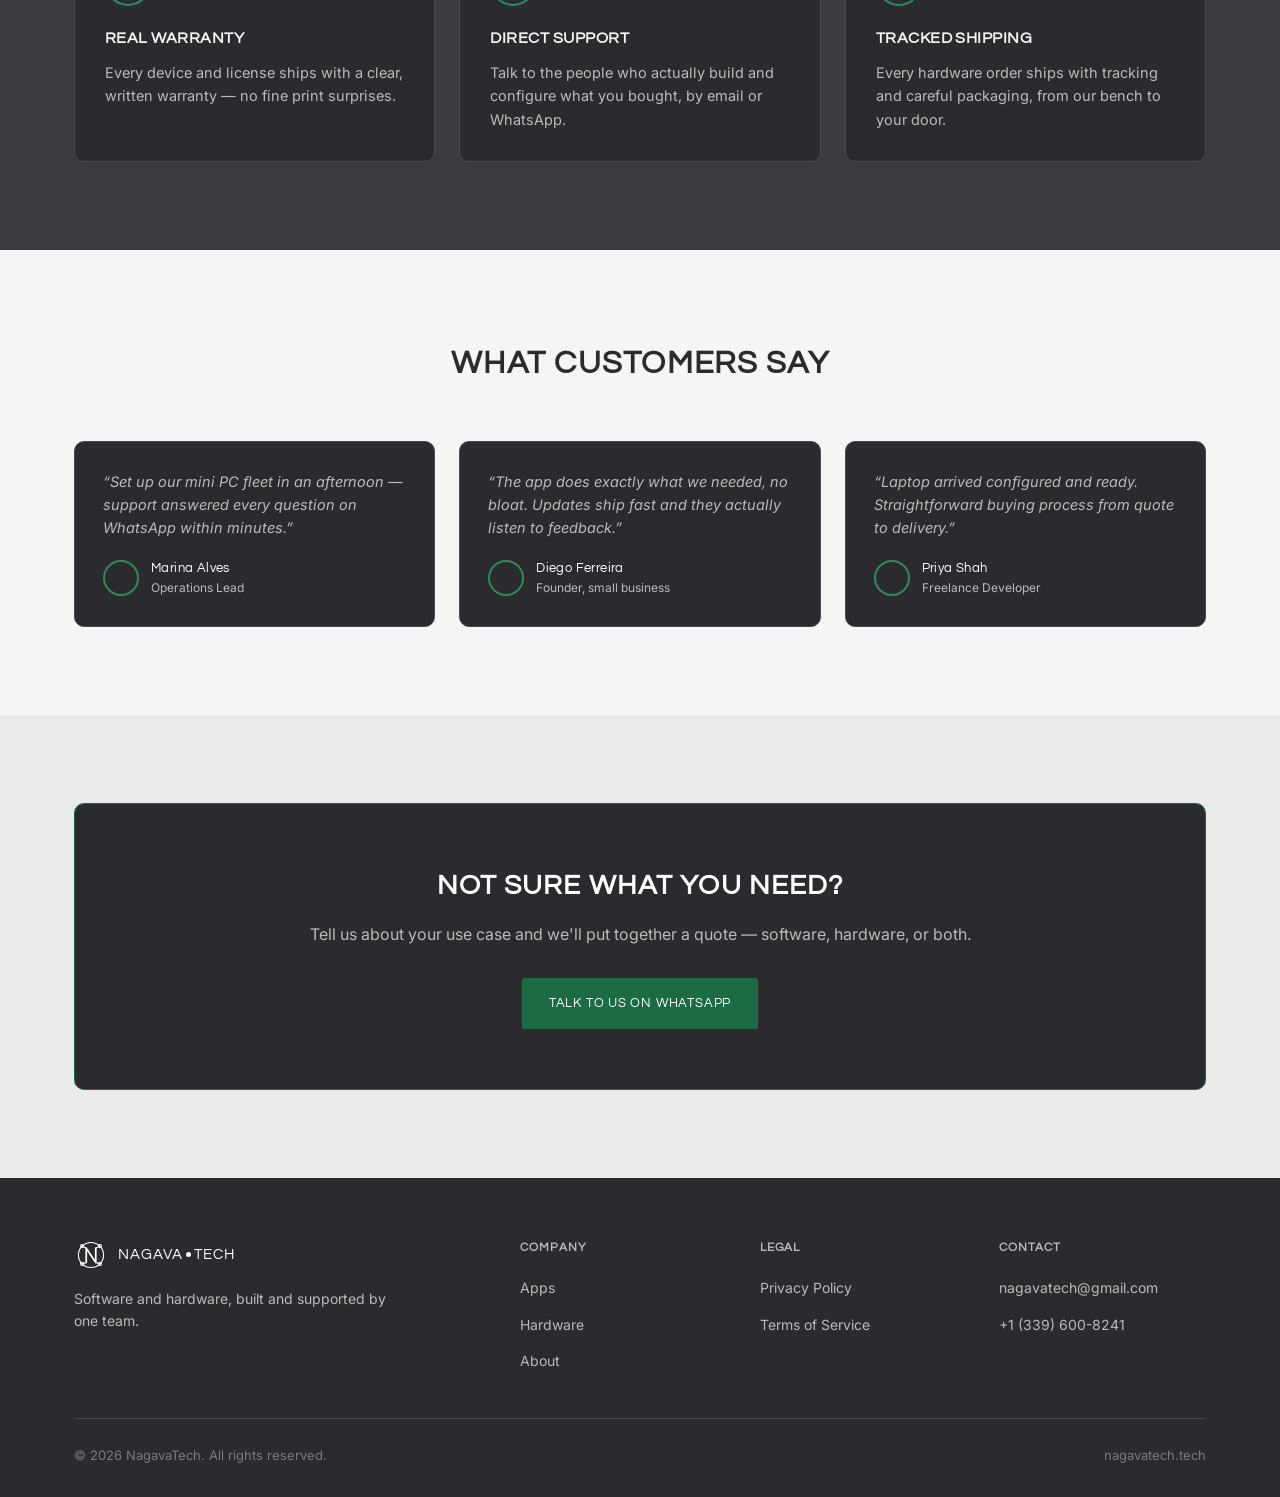
==== commit 3f270584: "fix: corrige e-mail de contato para nagavatech@gmail.com Co-Authored-By: Claude Sonnet 5 <noreply@an" ====
--- a/index.html
+++ b/index.html
@@ -25,7 +25,7 @@
   "name": "NagavaTech",
   "url": "https://nagavatech.tech",
   "logo": "https://nagavatech.tech/assets/img/logo.svg",
-  "email": "nagatech@gmail.com",
+  "email": "nagavatech@gmail.com",
   "sameAs": []
 }
 </script>
@@ -250,7 +250,7 @@
       <div>
         <h4 data-i18n="footer.contact">Contact</h4>
         <ul>
-          <li><a href="mailto:nagatech@gmail.com">nagatech@gmail.com</a></li>
+          <li><a href="mailto:nagavatech@gmail.com">nagavatech@gmail.com</a></li>
           <li><a href="https://wa.me/13396008241" target="_blank" rel="noopener">+1 (339) 600-8241</a></li>
         </ul>
       </div>
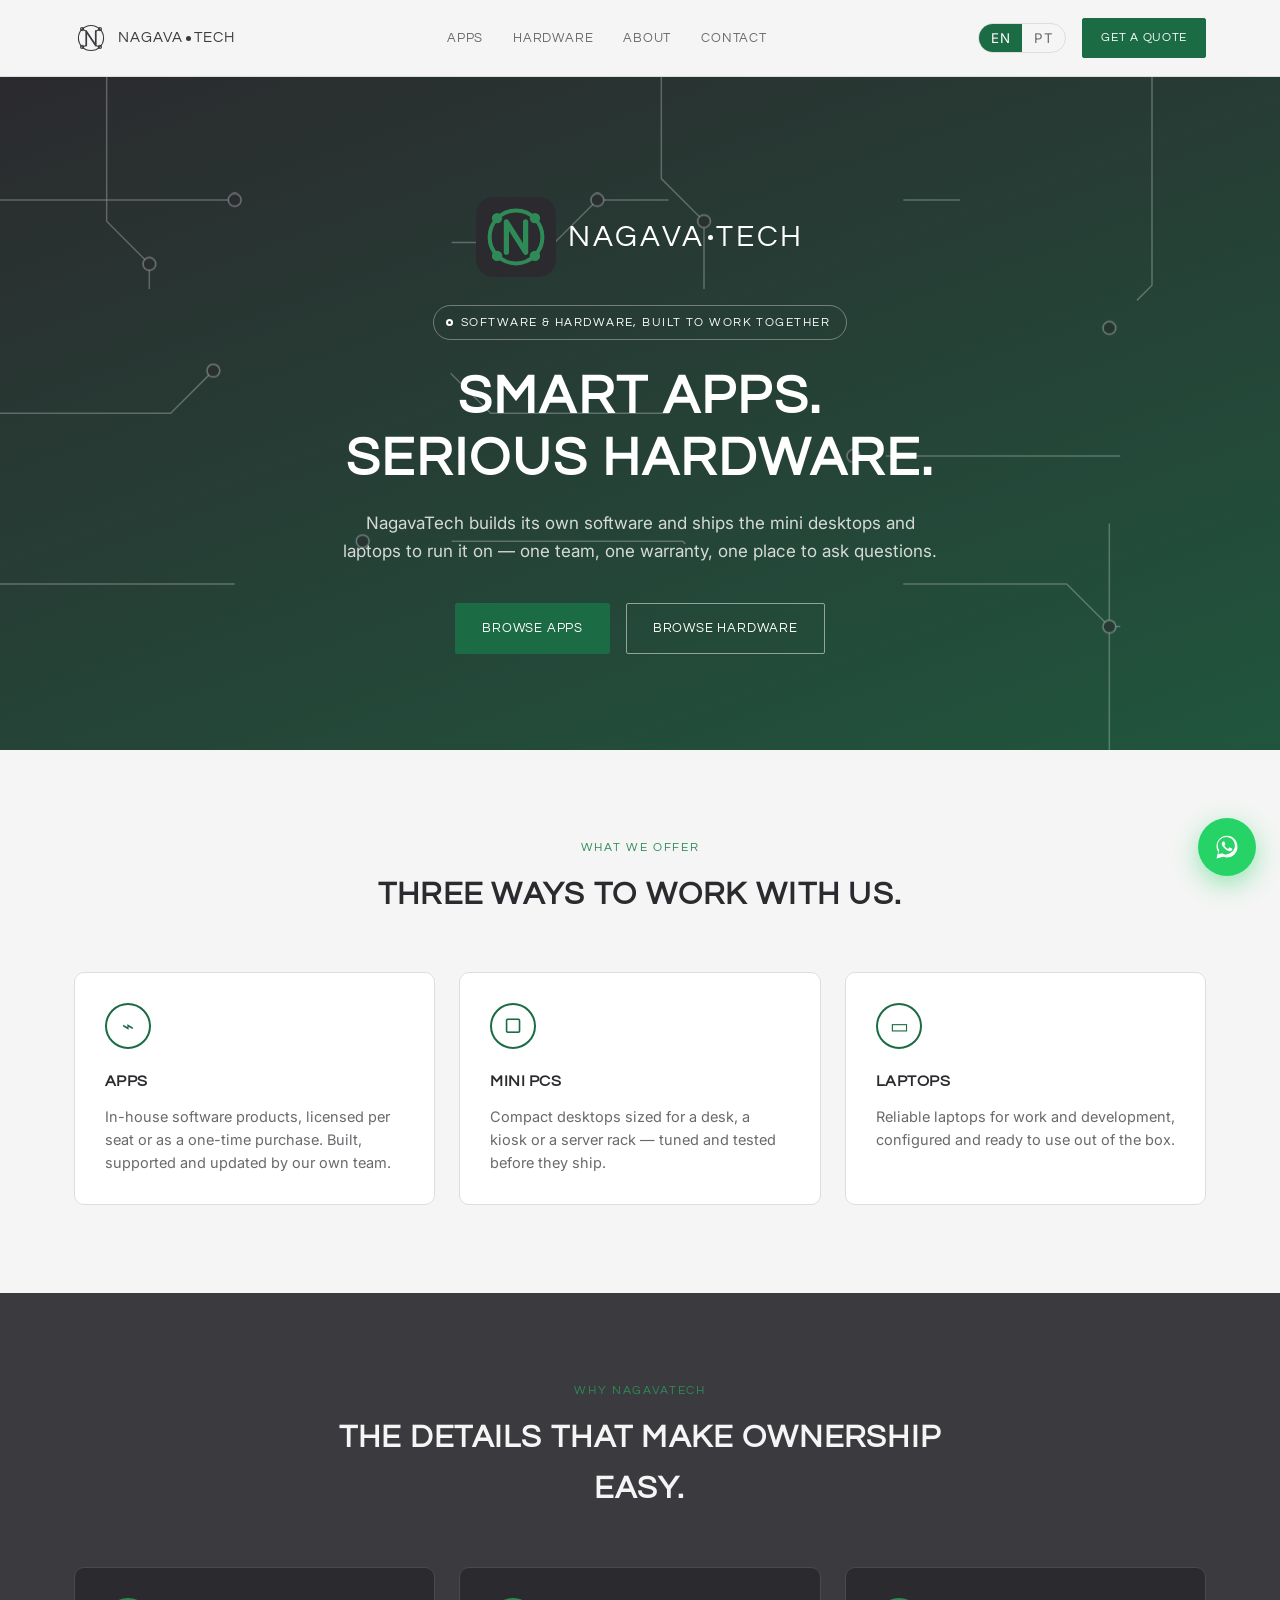
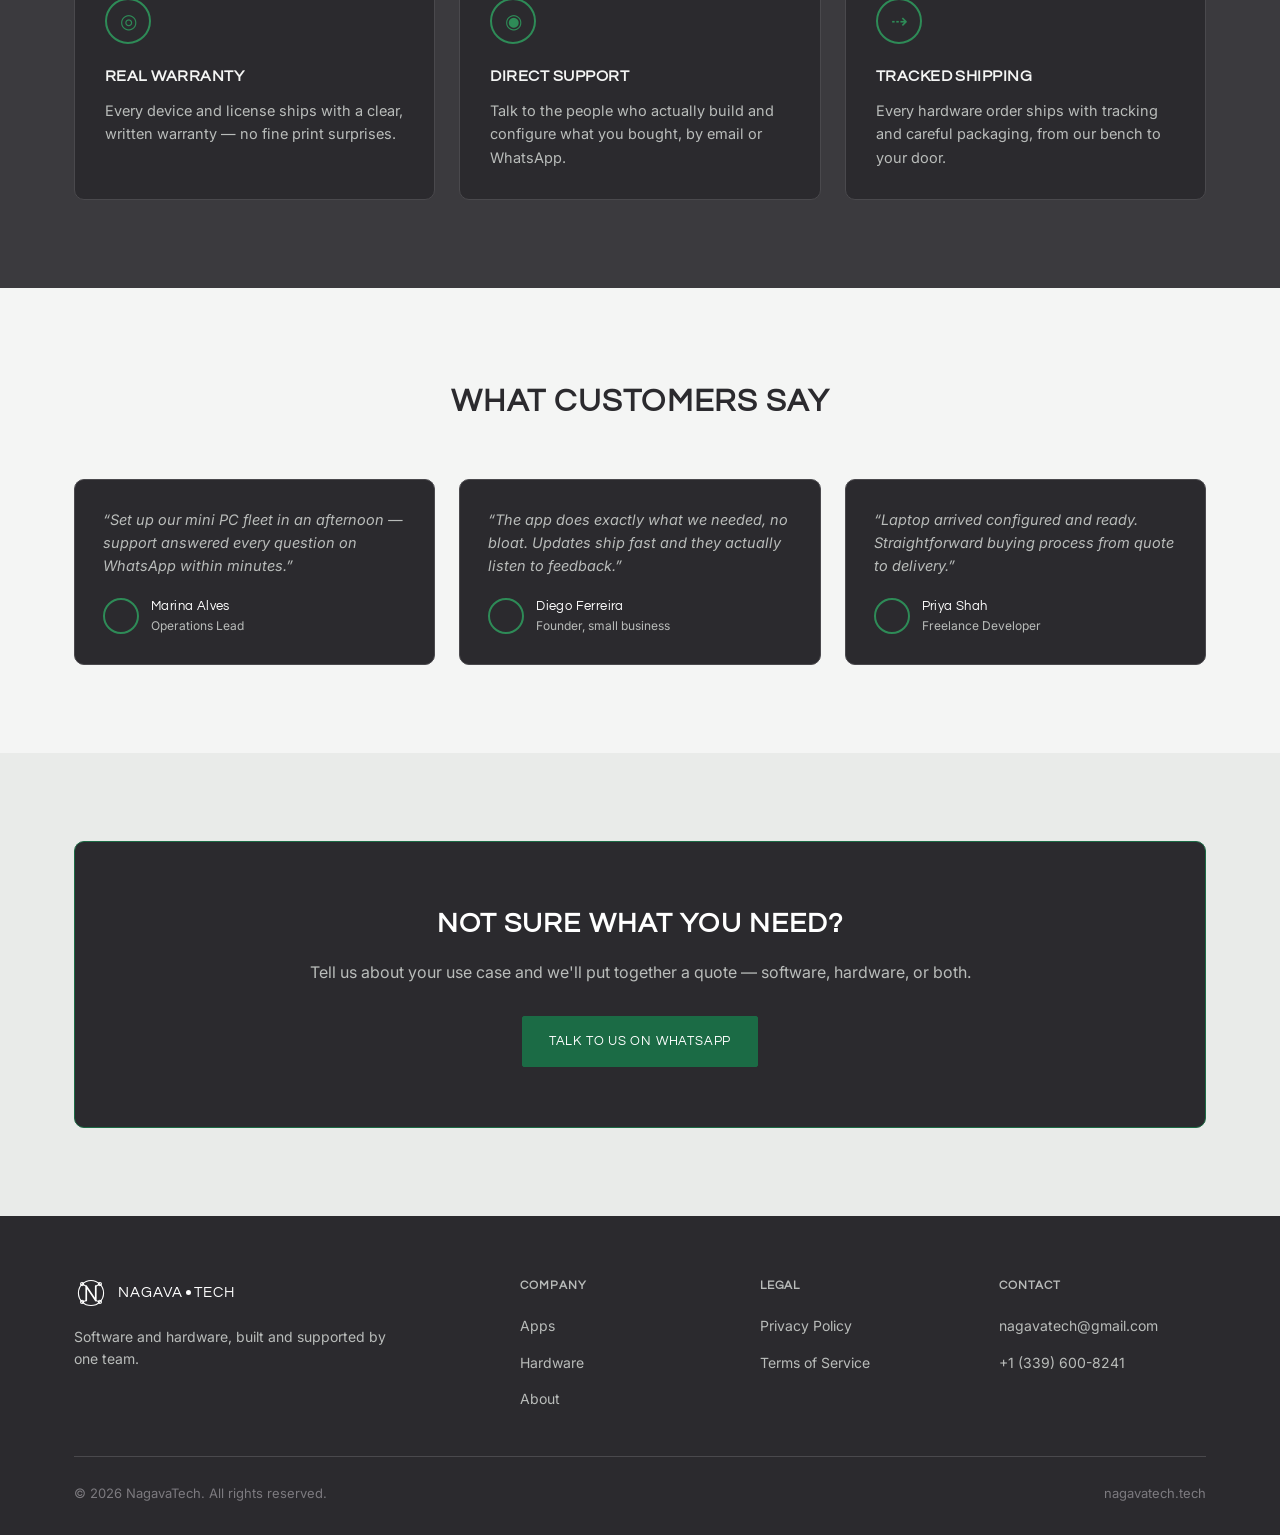
==== commit fad147c4: "feat: favicons/og-image em PNG, Formspree/Web3Forms opcional, hero maior - Exporta favicon.svg/og-im" ====
--- a/index.html
+++ b/index.html
@@ -11,9 +11,15 @@
 <meta property="og:title" content="NagavaTech — Apps & Hardware">
 <meta property="og:description" content="Smart apps and serious hardware, built and supported by one team.">
 <meta property="og:url" content="https://nagavatech.tech/">
-<meta property="og:image" content="https://nagavatech.tech/assets/img/og-image.svg">
+<meta property="og:image" content="https://nagavatech.tech/assets/img/og-image.png">
+<meta property="og:image:width" content="1200">
+<meta property="og:image:height" content="630">
 <meta name="twitter:card" content="summary_large_image">
+<meta name="twitter:image" content="https://nagavatech.tech/assets/img/og-image.png">
 <link rel="icon" type="image/svg+xml" href="/assets/img/favicon.svg">
+<link rel="icon" type="image/png" sizes="32x32" href="/assets/img/favicon-32.png">
+<link rel="icon" type="image/png" sizes="16x16" href="/assets/img/favicon-16.png">
+<link rel="apple-touch-icon" sizes="180x180" href="/assets/img/apple-touch-icon.png">
 <link rel="preconnect" href="https://fonts.googleapis.com">
 <link rel="preconnect" href="https://fonts.gstatic.com" crossorigin>
 <link href="https://fonts.googleapis.com/css2?family=Questrial&family=Inter:wght@400;500;600;700&display=swap" rel="stylesheet">
@@ -89,15 +95,7 @@
     </svg>
     <div class="container hero-inner">
       <div class="hero-brand">
-        <svg class="logo-mark" viewBox="0 0 100 100" fill="none" stroke="currentColor" stroke-linecap="round" stroke-linejoin="round" aria-hidden="true">
-          <circle cx="50" cy="50" r="37" stroke-width="3.2"/>
-          <circle cx="76.16" cy="23.84" r="4.6" stroke-width="3.2"/>
-          <circle cx="76.16" cy="76.16" r="4.6" stroke-width="3.2"/>
-          <circle cx="23.84" cy="76.16" r="4.6" stroke-width="3.2"/>
-          <circle cx="23.84" cy="23.84" r="4.6" stroke-width="3.2"/>
-          <path d="M36,72 L36,30 L64,72 L64,30" stroke-width="5"/>
-          <path d="M36,30 L23.84,23.84 M64,30 L76.16,23.84 M36,72 L23.84,76.16 M64,72 L76.16,76.16" stroke-width="3.2"/>
-        </svg>
+        <img src="/assets/img/favicon.svg" alt="" class="hero-badge" width="80" height="80">
         <span class="logo-text">NAGAVA<span class="logo-dot"></span>TECH</span>
       </div>
       <span class="eyebrow"><span class="node-dot"></span> <span data-i18n="home.eyebrow">Software &amp; Hardware, built to work together</span></span>
@@ -267,6 +265,7 @@
 </a>
 
 <script src="/js/i18n.js"></script>
+<script src="/js/config.js"></script>
 <script src="/js/main.js"></script>
 </body>
 </html>
--- a/css/style.css
+++ b/css/style.css
@@ -144,8 +144,8 @@
   gap: 12px;
   margin-bottom: 28px;
 }
-.hero-brand .logo-mark { height: 42px; width: 42px; }
-.hero-brand .logo-text { font-size: 22px; letter-spacing: 0.09em; }
+.hero-brand .hero-badge { height: 80px; width: 80px; border-radius: 18px; flex-shrink: 0; }
+.hero-brand .logo-text { font-size: 30px; letter-spacing: 0.09em; }
 
 .nav-links { display: flex; align-items: center; gap: 30px; }
 .nav-links a {
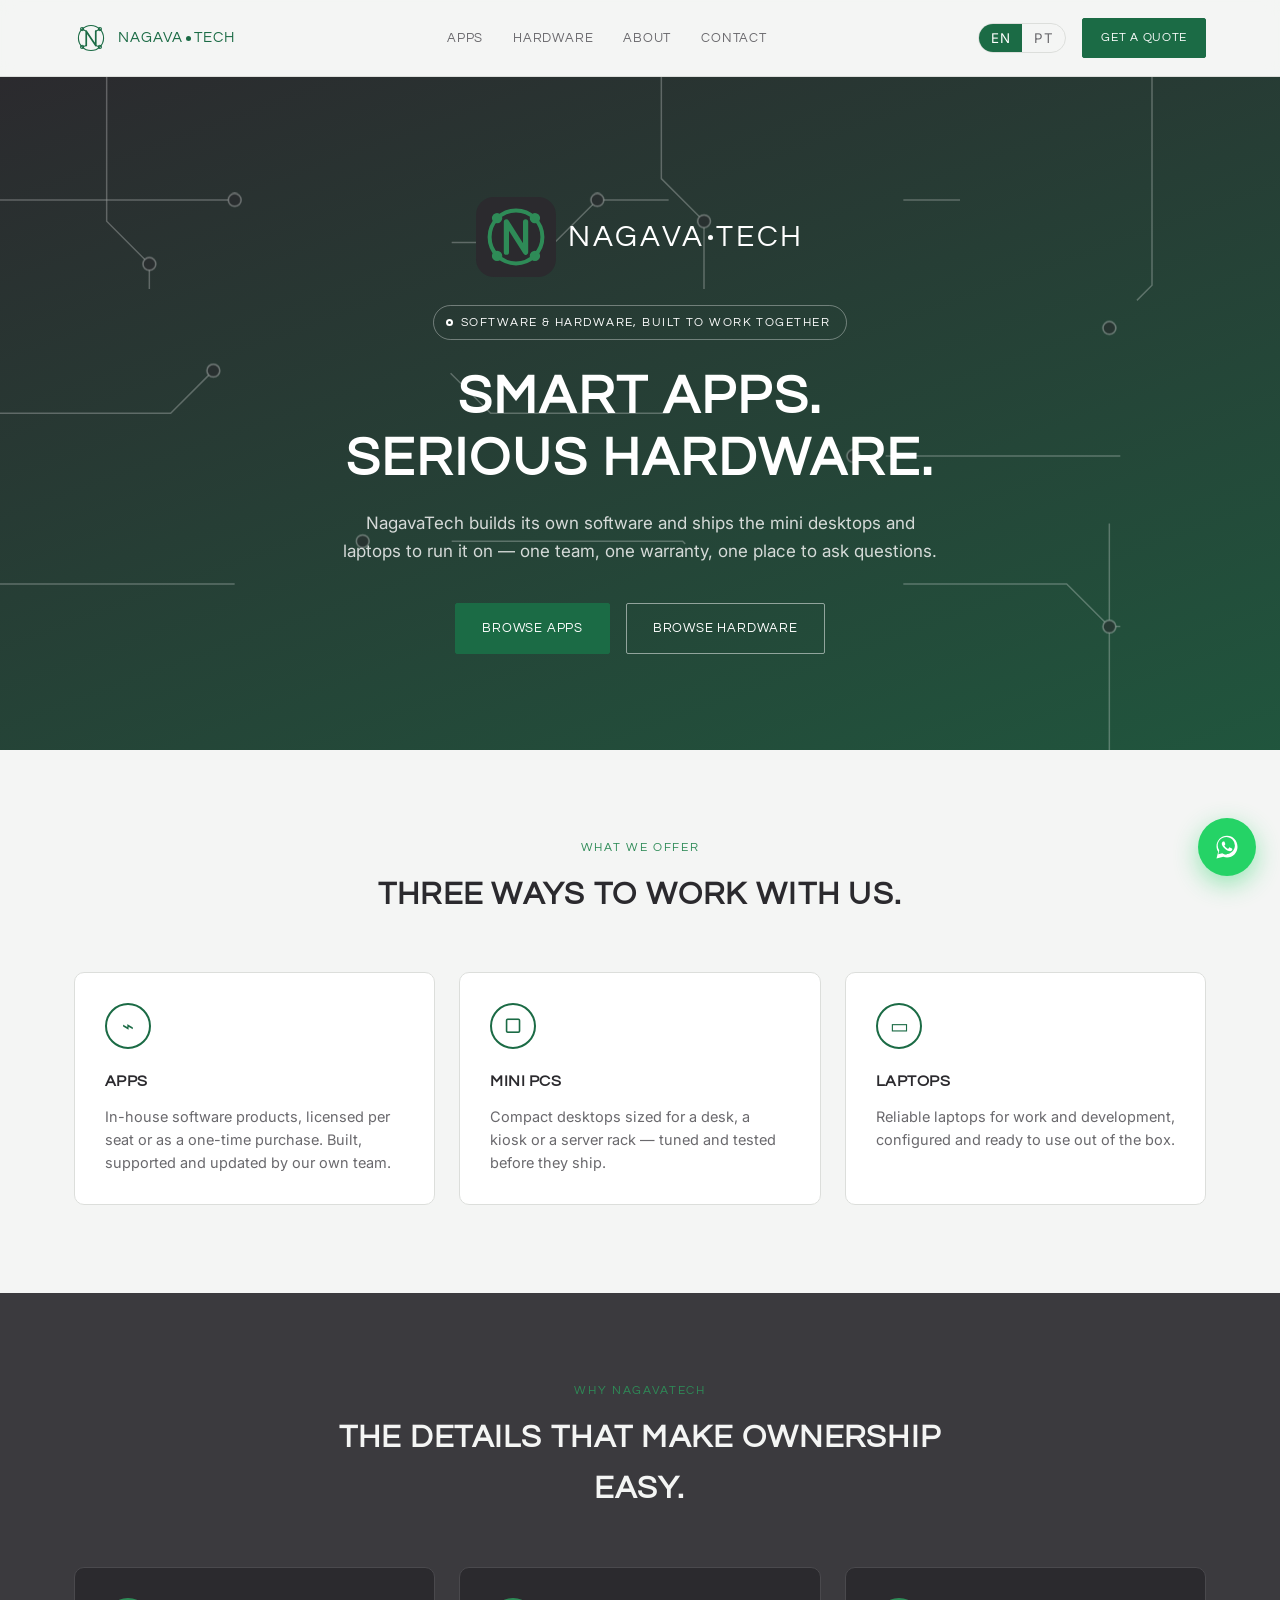
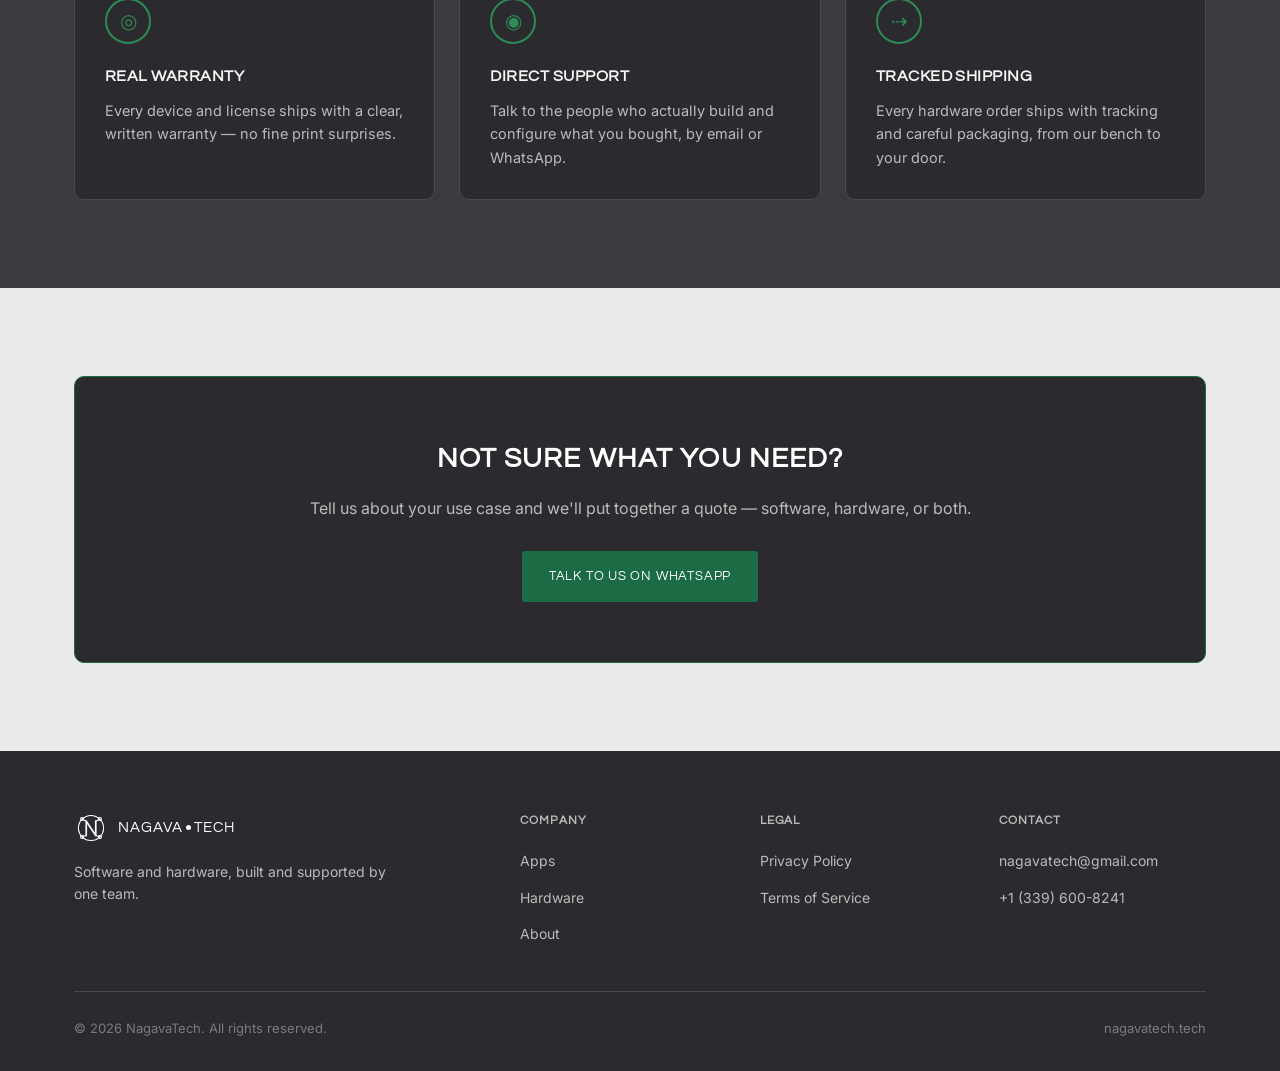
==== commit 56e4218a: "feat: oculta depoimentos/stats placeholder, liga Web3Forms, logo verde - js/config.js: SHOW_TESTIMON" ====
--- a/index.html
+++ b/index.html
@@ -160,7 +160,7 @@
     </div>
   </section>
 
-  <section class="on-light">
+  <section class="on-light" data-flag-section="testimonials">
     <div class="container">
       <div class="section-head">
         <h2 data-i18n="home.testimonials.title">What customers say</h2>
--- a/css/style.css
+++ b/css/style.css
@@ -122,7 +122,7 @@
   height: 76px;
 }
 
-.logo { display: flex; align-items: center; gap: 10px; color: var(--charcoal); }
+.logo { display: flex; align-items: center; gap: 10px; color: var(--pcb-green); }
 .logo .logo-mark { height: 34px; width: 34px; flex-shrink: 0; }
 .logo-text {
   display: inline-flex;
